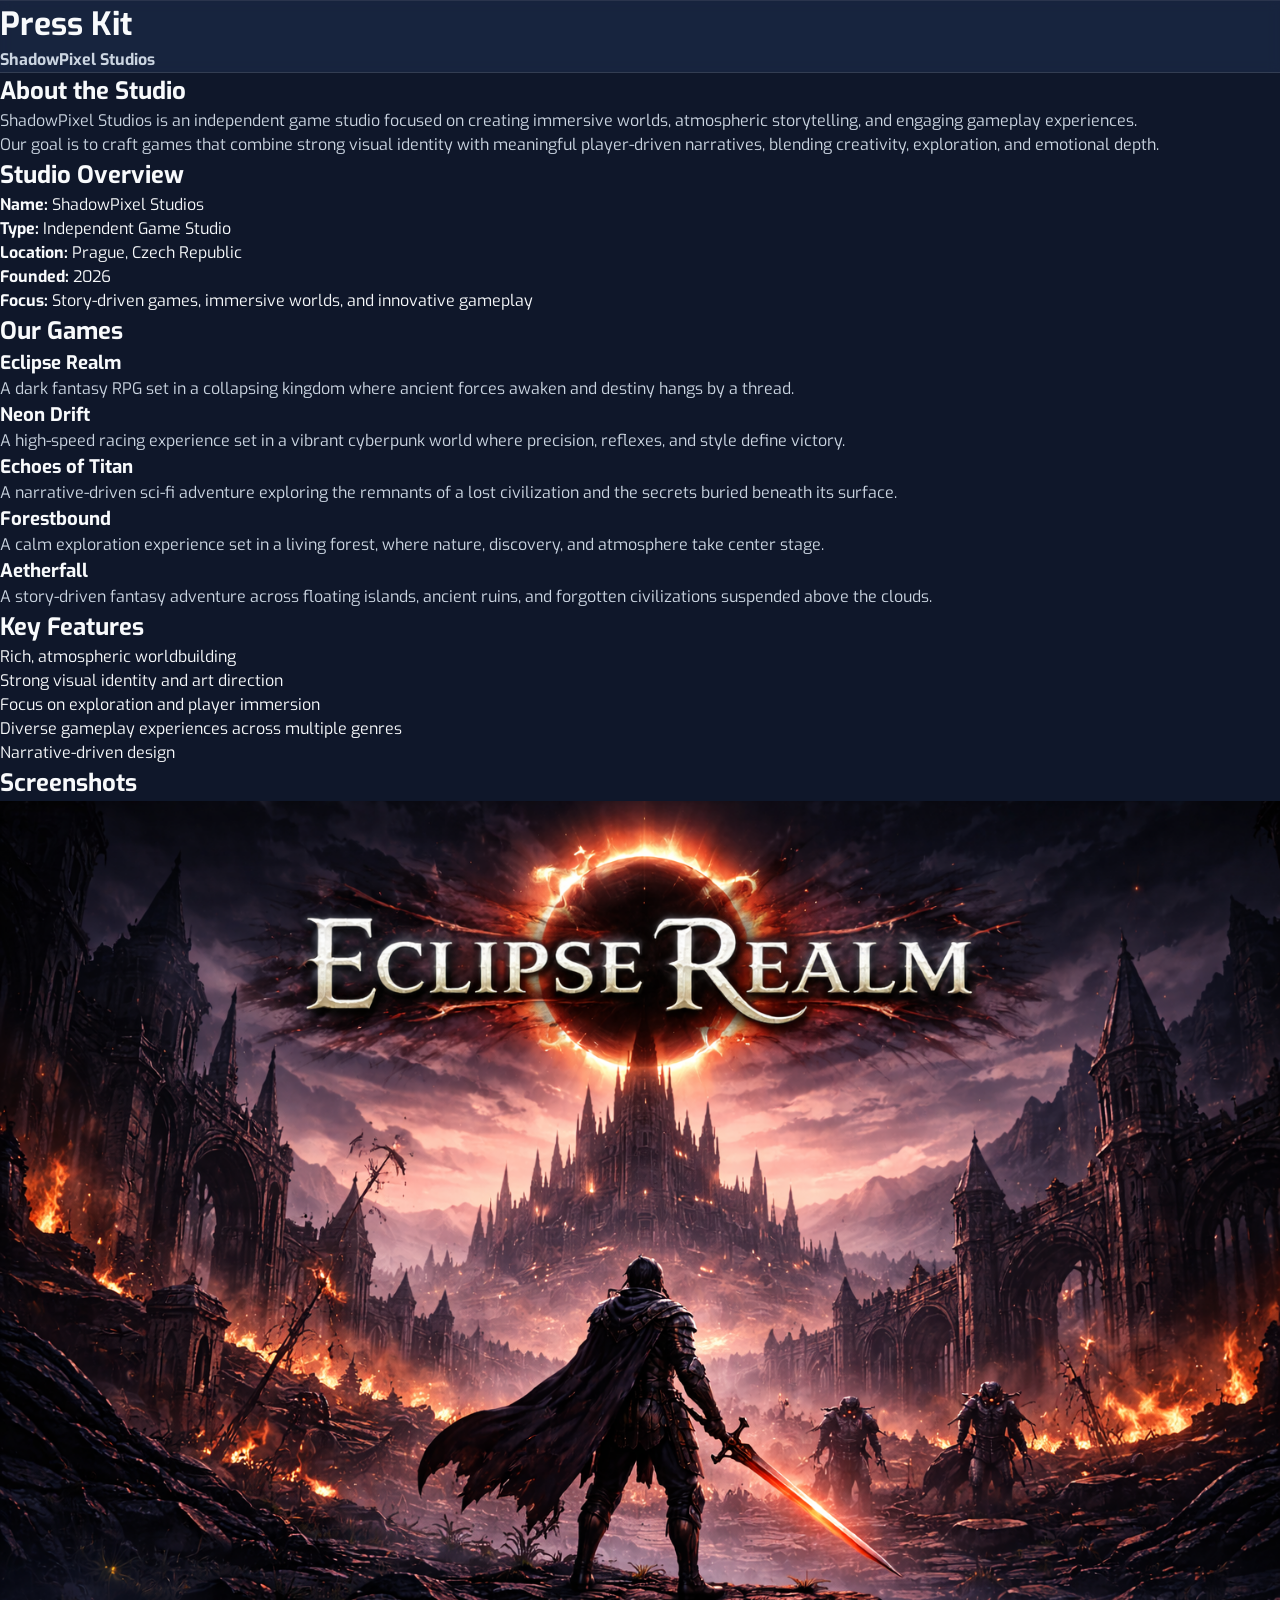
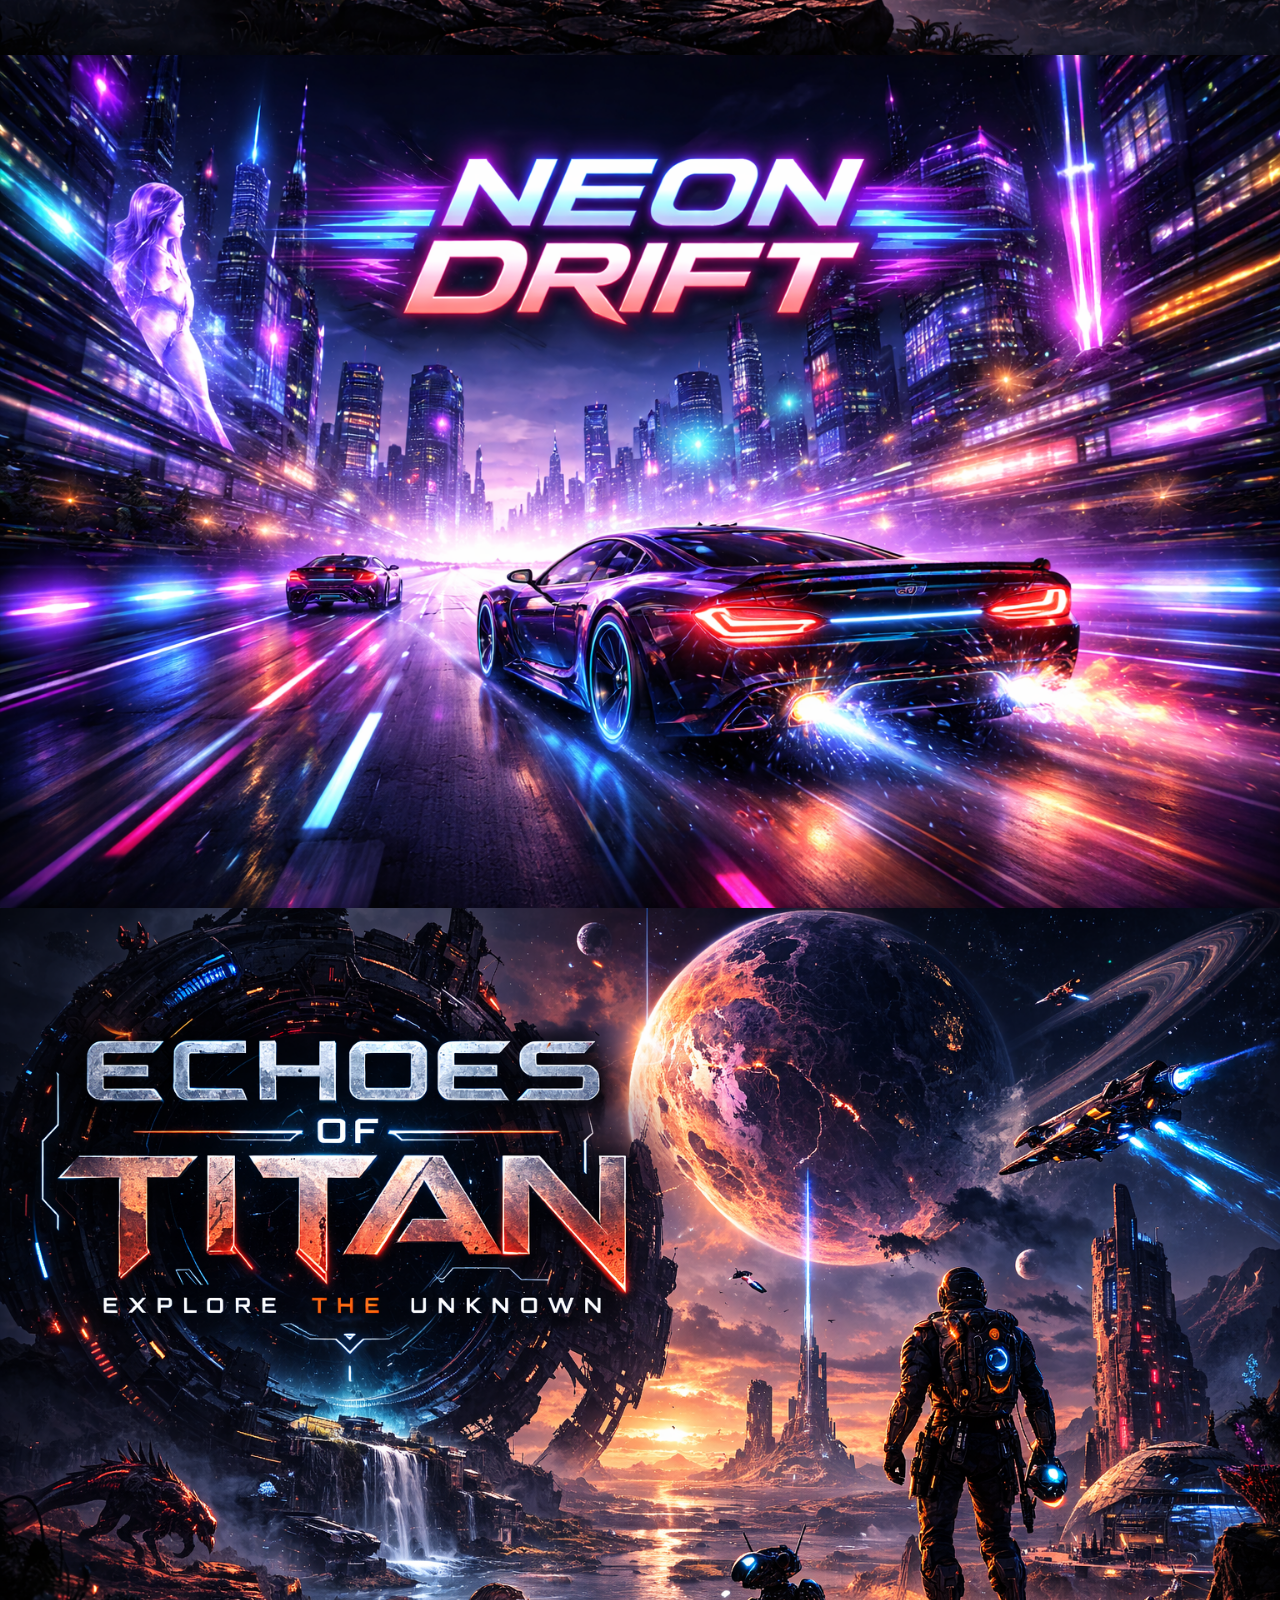
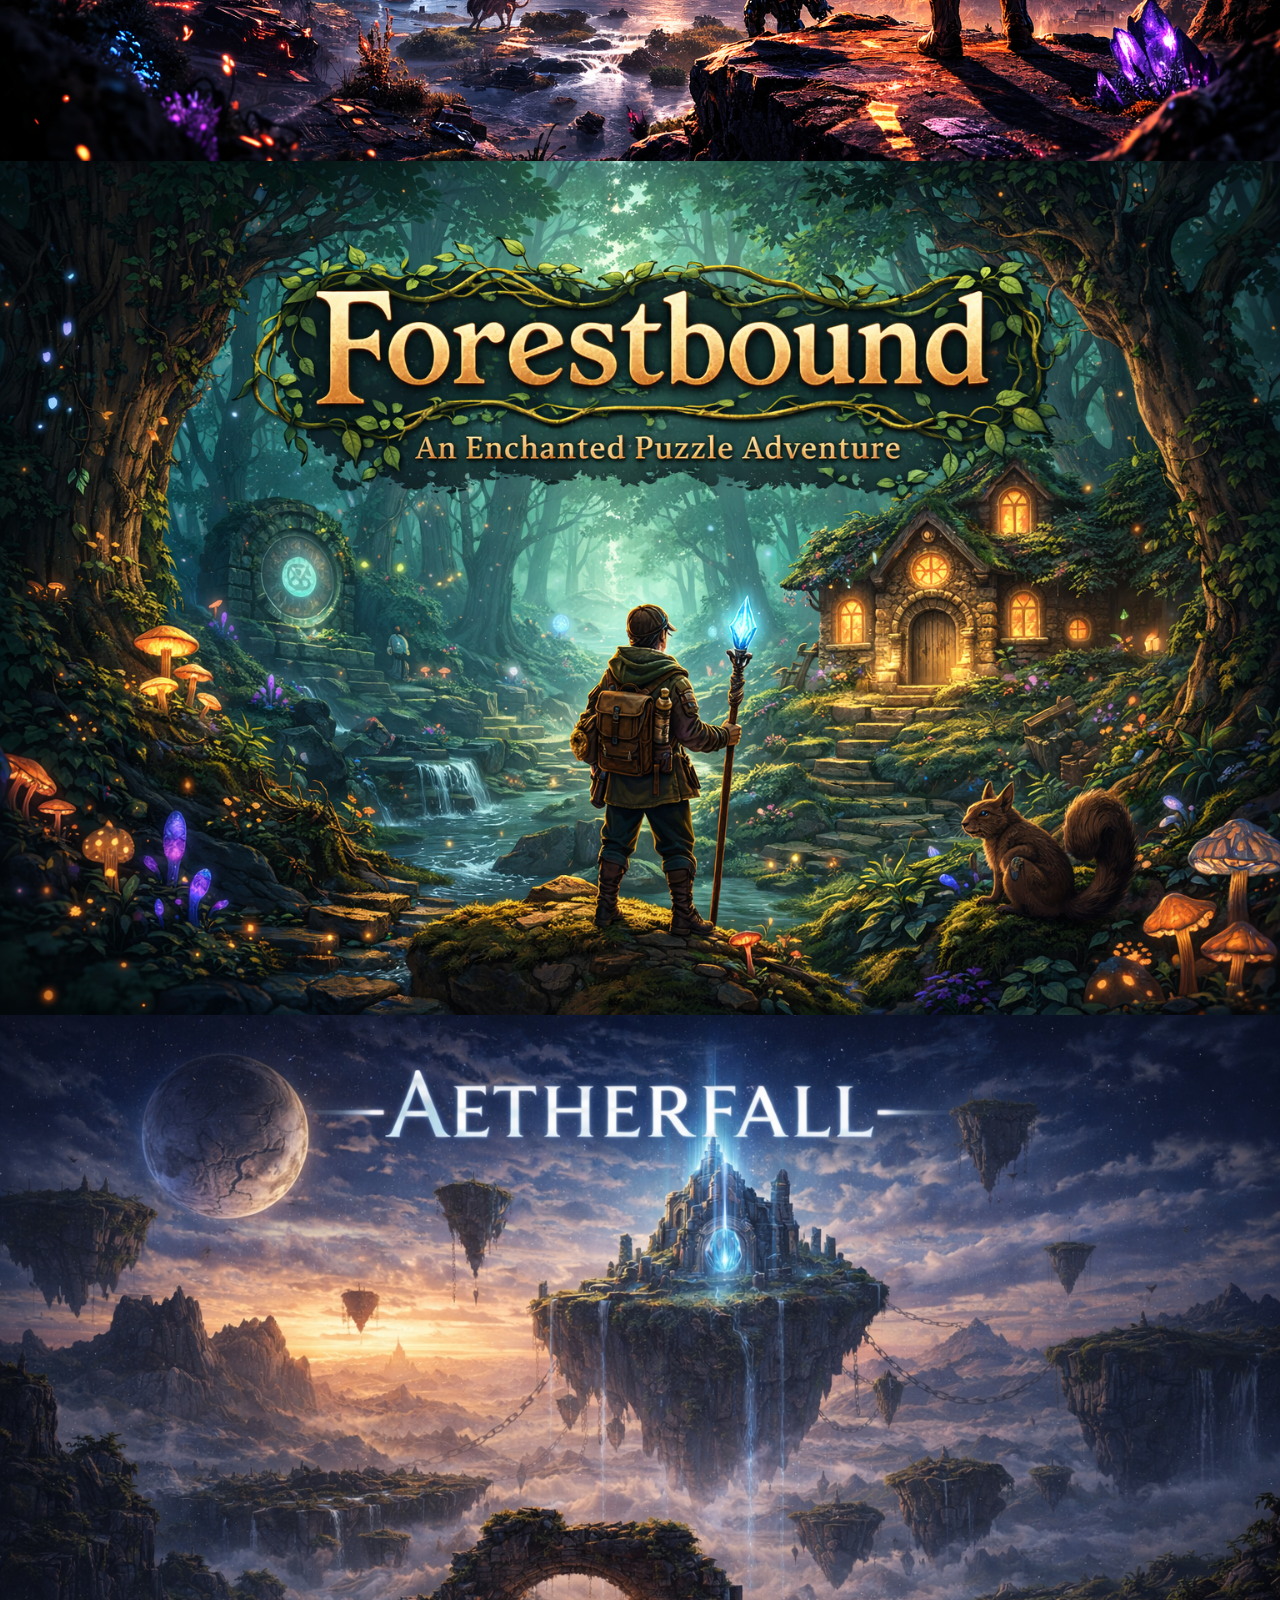
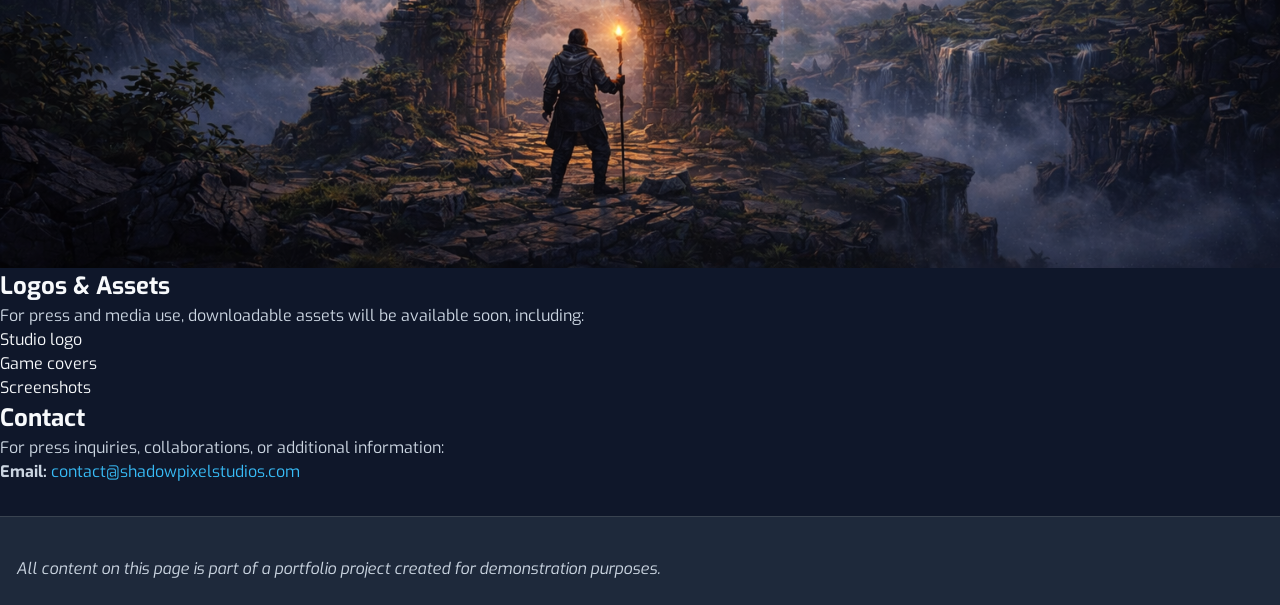
==== press-kit.html @ 764f8a25 "feat: add legal pages, press kit, and UI updates" ====
<!DOCTYPE html>
<html lang="en">
<head>
    <meta charset="UTF-8">
    <meta name="viewport" content="width=device-width, initial-scale=1.0">
    <title>Press Kit - ShadowPixel Studios</title>

    <link rel="shortcut icon" href="favicon_shadowpixel.ico" type="image/x-icon">
    <link rel="stylesheet" href="./resources/css/styles.css">
    <link href="https://fonts.googleapis.com/css2?family=Exo:wght@300;400;600;700&display=swap" rel="stylesheet">
</head>

<body>
    <header>
        <div class="header-section">
            <h1>Press Kit</h1>
            <p><strong>ShadowPixel Studios</strong></p>
        </div>
    </header>

    <main class="main-content" aria-label="Press Kit content">
        <section class="press-kit-content">
            <h2>About the Studio</h2>
            <p>ShadowPixel Studios is an independent game studio focused on creating immersive worlds, atmospheric storytelling, and engaging gameplay experiences.</p>
            <p>Our goal is to craft games that combine strong visual identity with meaningful player-driven narratives, 
            blending creativity, exploration, and emotional depth.</p>
        </section>

        <section class="press-kit-content">
            <h2>Studio Overview</h2>
            <ul>
                <li><strong>Name:</strong> ShadowPixel Studios</li>
                <li><strong>Type:</strong> Independent Game Studio</li>
                <li><strong>Location:</strong> Prague, Czech Republic</li>
                <li><strong>Founded:</strong> 2026</li>
                <li><strong>Focus:</strong> Story-driven games, immersive worlds, and innovative gameplay</li>
            </ul>
        </section>

        <section class="press-kit-content">
            <h2>Our Games</h2>
            <h3>Eclipse Realm</h3>
            <p>A dark fantasy RPG set in a collapsing kingdom where ancient forces awaken and destiny hangs by a thread.</p>
            <h3>Neon Drift</h3>
            <p>A high-speed racing experience set in a vibrant cyberpunk world where precision, reflexes, and style define victory.</p>
            <h3>Echoes of Titan</h3>
            <p>A narrative-driven sci-fi adventure exploring the remnants of a lost civilization and the secrets buried beneath its surface.</p>
            <h3>Forestbound</h3>
            <p>A calm exploration experience set in a living forest, where nature, discovery, and atmosphere take center stage.</p>
            <h3>Aetherfall</h3>
            <p>A story-driven fantasy adventure across floating islands, ancient ruins, and forgotten civilizations suspended above the clouds.</p>
        </section>

        <section class="press-kit-content">
            <h2>Key Features</h2>
            <ul>
                <li>Rich, atmospheric worldbuilding</li>
                <li>Strong visual identity and art direction</li>
                <li>Focus on exploration and player immersion</li>
                <li>Diverse gameplay experiences across multiple genres</li>
                <li>Narrative-driven design</li>
            </ul>
        </section>

        <section class="press-kit-content">
            <h2>Screenshots</h2>
            <div class="press-gallery">
                <img src="./resources/games/Games-covers/eclipse-realm.jpg" alt="Eclipse Realm game cover">
                <img src="./resources/games/Games-covers/neon-drift.jpg" alt="Neon Drift game cover">
                <img src="./resources/games/Games-covers/echoes-of-titan.jpg" alt="Echoes of Titan game cover">
                <img src="./resources/games/Games-covers/forestbound.jpg" alt="Forestbound game cover">
                <img src="./resources/games/Games-covers/Aetherfall_ the shattered floating world.jpg" alt="Aetherfall game cover">
            </div>
        </section>

        <section class="press-kit-content">
            <h2>Logos & Assets</h2>
            <p>For press and media use, downloadable assets will be available soon, including:</p>
            <ul>
                <li>Studio logo</li>
                <li>Game covers</li>
                <li>Screenshots</li>
            </ul>
        </section>

        <section class="press-kit-content">
            <h2>Contact</h2>
            <p>For press inquiries, collaborations, or additional information:</p>
            <p class="email"><strong>Email:</strong> <a href="mailto:contact@shadowpixelstudios.com">contact@shadowpixelstudios.com</a></p>
        </section>
    </main>

    <footer>
        <div class="footer-content">
            <p><em>All content on this page is part of a portfolio project created for demonstration purposes.</em></p>
        </div>
    </footer>
</body>
</html>
---- resources/css/styles.css ----
/* =========================
   Global Styles
========================= */

:root {
    --bg-header: rgba(40, 60, 100, 0.35);
    --bg-primary: #0f172a;
    --bg-secondary: #1e293b;
    --accent-blue: #38bdf8;
    --accent-purple: #8b5cf6;
    --text-primary: #f8fafc;
    --text-secondary: #cbd5e1;
    --text-muted: #94a3b8;
    --text-accent-soft: #f3d7ff;

    --border-color: rgba(255, 255, 225, 0.12);
    --border-soft: rgba(255, 255, 255, 0.22);

    --surface-glass: rgba(255, 255, 255, 0.03);
    --surface-glass-strong: rgba(20, 20, 35, 0.35);

    --shadow-soft: 0 8px 24px rgba(0, 0, 0, 0.25);
    --shadow-card: 0 6px 18px rgba(0, 0, 0, 0.15);
    --shadow-card-hover: 0 10px 24px rgba(0, 0, 0, 0.22);
    --shadow-header: 0 10px 25px rgba(0, 0, 0, 0.35);
}

*, *::before, *::after {
    box-sizing: border-box;
}

html {
    font-family: "Exo", sans-serif;
    font-size: 16px;
    scroll-behavior: smooth;
}

body, h1, h2, h3, h4, p, ul {
    margin: 0;
    padding: 0;
}

body {
    background-color: var(--bg-primary);
    color: var(--text-primary);
    line-height: 1.5;
}

.main-content {
    position: relative;
}

img, video {
    display: block;
    max-width: 100%;
    height: auto;
}

p {
    color: var(--text-secondary);
}

a {
    color: var(--accent-blue);
    text-decoration: none;
}

.subtitle, .role, .meta, .footer-description {
    color: var(--text-muted);
}

.studio-name {
    color: var(--accent-blue);
}

header, footer {
    background-color: var(--bg-secondary);
}

a:focus-visible, button:focus-visible, .button:focus-visible {
    outline: 2px solid var(--accent-blue);
    outline-offset: 3px;
}

/* =========================
   Shared Section Layout
========================= */

#home, #about, #games, #team, #news {
    width: calc(100% - 2rem);
    margin: 2rem 1rem;
    border: 1px solid var(--border-color);
    border-radius: 0.75rem;
    overflow: hidden;
}

#about, #games, #team, #news {
    padding: 2rem 1rem;
    background: rgba(255, 255, 255, 0.02);
}

.section-header {
    max-width: 42rem;
    margin: 0 auto 2rem;
    text-align: center;
}

.section-header h2, .mission-content h2 {
    font-size: clamp(2rem, 4vw, 2.5rem);
    line-height: 1.1;
    letter-spacing: 0.04em;
    color: var(--text-primary);
    margin: 0 0 1rem;
}

.section-header h2::after, .mission-content h2::after {
    content: "";
    display: block;
    width: 100%;
    height: 3px;
    margin-top: 0.75rem;
    background: linear-gradient(90deg, #3db8ff, #c9a3ff);
    opacity: 0.85;
    border-radius: 999px;
    transform: scaleX(0);
    transform-origin: center;
    animation: lineReveal 0.8s ease forwards;
}

.section-header p, .mission-content p, .hero-content p, .game-card p, .team-card p, .news-card p {
    color: var(--text-accent-soft);
}

.section-header .subtitle {
    font-size: 1.3rem;
    line-height: 1.6;
}

.reveal {
    opacity: 0;
    transform: translateY(40px);
    transition: opacity 0.6s ease, transform 0.6s ease;
}

.reveal.active {
    opacity: 1;
    transform: translateY(0);
}

/* =========================
   Header
========================= */

header {
    position: sticky;
    top: 0;
    z-index: 1000;
    border-bottom: solid 1px var(--border-color);
    background: var(--bg-header);
    -webkit-backdrop-filter: blur(6px);
    backdrop-filter: blur(6px);
    box-shadow: none;
    transition: all 0.3s ease;
}

header::after {
    content: "";
    position: absolute;
    inset: 0;
    pointer-events: none;
    box-shadow: inset 0 1px 0 rgba(255, 255, 255, 0.08);
}

header.scrolled {
    background: rgba(10, 16, 35, 0.95);
    -webkit-backdrop-filter: blur(10px);
    backdrop-filter: blur(10px);
    box-shadow: var(--shadow-header);
    border-bottom: 1px solid rgba(255,255,255,0.15);
}

header .content {
    display: flex;
    align-items: center;
    justify-content: space-between;
    gap: 1.5rem;
    min-height: 6rem;
    padding: 0.5rem 0.75rem;
    flex-wrap: wrap;
}

header .logo {
    display: inline-flex;
    padding-left: 0.5rem;
}

header .logo img {
    height: 5rem;
    width: auto;
}

header nav {
    flex: 1 1 420px;
}

.desktop-nav {
    display: flex;
    flex-wrap: wrap;
    justify-content: flex-end;
    list-style-type: none;
    gap: 0.75rem;
    margin: 0;
    padding: 0;
}

.desktop-nav a, .mobile-nav a {
    display: inline-block;
    padding: 0.4rem 0.75rem;
    font-size: 1.375rem;
    color: #f2ecff;
    border-radius: 0.5rem;
    background: rgba(255, 255, 255, 0.06);
    border: 1px solid var(--border-color);
    transition: color 0.3s ease,
    background-color 0.3s ease,
    transform 0.3s ease,
    box-shadow 0.3s ease;
}

.desktop-nav a:hover, .mobile-nav a:hover {
    color: var(--accent-purple);
    background: var(--border-color);    
    transform: translateY(-1px);
    box-shadow: 0 0 10px rgba(180, 140, 255, 0.28);
}

.desktop-nav a.active, .mobile-nav a.active {
    color: var(--accent-purple);
    background: var(--border-color);
    box-shadow: 0 0 10px rgba(180, 140, 255, 0.28);
}

/* Hide mobile nav bar */
.menu-button {
    display: none;
}
.mobile-nav {
    display: none;
    list-style: none;
    margin: 0;
    padding: 0;
}

/* =========================
   Hero Section
========================= */

#home {
    display: flex;
    align-items: center;
    justify-content: center;
    min-height: 43.75rem;
    background-image: linear-gradient(rgba(0,0,0,0.45), rgba(0,0,0,0.45)), url("../images/hero-background.jpg");
    background-position: center;
    background-size: cover;
    background-repeat: no-repeat;
}

.hero-content {
    display: flex;
    flex-direction: column;
    align-items: center;
    text-align: center;
    max-width: 48rem;
    padding: 2rem 3rem;
    margin: 1rem;
    animation: fadeUp 1s ease-out;
    transition: transform 0.3s ease, box-shadow 0.3s ease;

    background: var(--surface-glass-strong);
    -webkit-backdrop-filter: blur(1px);
    backdrop-filter: blur(1px);
    border: 1px solid var(--border-soft);
    border-radius: 1rem;
    box-shadow: var(--shadow-soft);
}

.hero-content:hover {
    transform: translateY(-2px);
    box-shadow: 0 12px 30px rgba(0, 0, 0, 0.3);
}

.hero-content h1 {
    font-size: clamp(2.4rem, 4vw, 3.7rem);
    line-height: 1.1;
    letter-spacing: 0.04em;
    color: var(--text-primary);
    margin: 0 0 0.75rem;
}

.hero-content p {
    font-size: clamp(1.2rem, 2vw, 1.5rem);
    line-height: 1.6;
    max-width: 32rem;
}

/* =========================
   Mission Section
========================= */

.mission-content {
    display: flex;
    flex-direction: column;
    align-items: center;
    text-align: center;
    max-width: 40rem;
    padding: 2rem 2.5rem;
    margin: 0 auto;
    animation: fadeUp 1s ease-out;
    transition: transform 0.3s ease, box-shadow 0.3s ease;
}

.mission-content:hover {
    transform: translateY(-2px);
    box-shadow: 0 10px 24px rgba(0, 0, 0, 0.15);
}

.mission-content p {
    font-size: clamp(1.05rem, 1.8vw, 1.3rem);
    line-height: 1.6;
    max-width: 32rem;
}

/* =========================
   Games Section
========================= */

.games-section {
    display: grid;
    grid-template-columns: repeat(auto-fit, minmax(380px, 1fr));
    gap: 2rem;
    margin: 1.5rem 0 0;
}

.game-card {
    display: flex;
    flex-direction: column;
    justify-content: space-between;
    min-height: 100%;
    padding: 1.5rem;
    border: 1px solid var(--border-color);
    border-radius: 0.75rem;
    text-align: center;
    background: var(--surface-glass);
    box-shadow: var(--shadow-card);
    transition: transform 0.3s ease, box-shadow 0.3s ease;
}

.game-card:hover {
    transform: translateY(-4px);
    box-shadow: var(--shadow-card-hover);
}

.game-card .image-container {
    overflow: hidden;
    border-radius: 0.6rem;
    margin-bottom: 1rem;
}

.game-card .image-container img {
    width: 100%;
    aspect-ratio: 16 / 10;
    object-fit: cover;
}

.game-card h3 {
    margin: 0 0 1rem;
    color: var(--text-primary);
}

.game-card p {
    margin: 0 0 1.5rem;
    line-height: 1.6;
}

/* =========================
   Team Section
========================= */

.team-section {
    display: grid;
    grid-template-columns: repeat(auto-fit, minmax(240px, 1fr));
    gap: 2rem;
}

.team-card {
    padding: 1.5rem;
    border: 1px solid var(--border-color);
    border-radius: 0.75rem;
    text-align: center;
    background: var(--surface-glass);
    box-shadow: var(--shadow-card);
    transition: transform 0.3s ease, box-shadow 0.3s ease;
}

.team-card:hover {
    transform: translateY(-4px);
    box-shadow: var(--shadow-card-hover);
}

.team-card .image-container {
    overflow: hidden;
    border-radius: 0.75rem;
    margin-bottom: 1rem;
}

.team-card .image-container img {
    width: 100%;
    aspect-ratio: 4 / 5;
    object-fit: cover;
}

.team-card h3 {
    margin: 0 0 0.5rem;
    color: var(--text-primary);
}

.team-card .role {
    margin-bottom: 0.75rem;
    font-weight: 600;
}

.team-card .description {
    line-height: 1.6;
}

/* =========================
   News Section
========================= */

.news-section {
    display: grid;
    grid-template-columns: repeat(auto-fit, minmax(380px, 1fr));
    gap: 2rem;
    margin-top: 2rem;
}

.news-card {
    display: flex;
    flex-direction: column;
    padding: 1.5rem;
    border: 1px solid var(--border-color);
    border-radius: 0.75rem;
    background: var(--surface-glass);
    box-shadow: var(--shadow-card);
    transition: transform 0.3s ease, box-shadow 0.3s ease;
}

.news-card:hover {
    transform: translateY(-4px);
    box-shadow: var(--shadow-card-hover);
}

.news-card .image-container, .news-card .video-container {
    overflow: hidden;
    border-radius: 0.75rem;
    margin-bottom: 1rem;
}

.news-card img {
    width: 100%;
    aspect-ratio: 4 / 5;
    object-fit: cover;
}

.video-container video {
    width: 100%;
    aspect-ratio: 16 / 9;
    object-fit: cover;
}

.news-card h3 {
    margin: 0 0 0.75rem;
    color: var(--text-primary);
}

.news-card p {
    line-height: 1.6;
    margin-bottom: 1rem;
}

.news-card .button, .news-card .btn-secondary {
    align-self: flex-start;
}

/* =========================
   Buttons
========================= */

.button {
    display: inline-flex;
    align-items: center;
    justify-content: center;
    align-self: center;
    width: min(100%, 220px);
    min-height: 56px;
    padding: 1rem 2rem;
    border-radius: 0.4rem;
    font-size: 1.125rem;
    font-weight: 500;
    letter-spacing: 0.03em;
    text-align: center;
    cursor: pointer;
    transition: background-color 0.3s ease, color 0.3s ease, transform 0.3s ease, box-shadow 0.3s ease;
}

.btn-secondary {
    display: inline-flex;
    align-items: center;
    justify-content: center;
    width: fit-content;
    min-height: 48px;
    padding: 0.85rem 1.4rem;
    border-radius: 0.4rem;
    background: linear-gradient(135deg, var(--accent-blue), var(--accent-purple));
    color: var(--text-primary);
    text-decoration: none;
}

.btn-secondary:hover {
    transform: translateY(-2px);
    box-shadow: 0 6px 14px rgba(0,0,0,0.3);
}

/* =========================
   Footer
========================= */

footer {
    width: 100%;
    margin-top: 2rem;
    border-top: 1px solid var(--border-color);
    padding: 2.5rem 1rem 1.5rem;
}

.content-footer {
    width: min(100%, 75rem);
    margin: 0 auto;
    display: grid;
    gap: 2rem;
}

.logo-section {
    display: grid;
    gap: 1rem;
    justify-items: start;
}

.footer-logo img {
    height: 4rem;
    width: auto;
}

.footer-description {
    max-width: 35rem;
    line-height: 1.6;
}

.footer-links {
    display: grid;
    grid-template-columns: repeat(auto-fit, minmax(180px, 1fr));
    gap: 2rem;
}

.footer-links-group h4 {
    margin-bottom: 0.75rem;
    color: var(--text-primary);
}

.footer-navigation ul {
    list-style: none;
    display: grid;
    gap: 0.6rem;
}

.footer-navigation a {
    color: var(--text-secondary);
}

.footer-navigation a:hover {
    color: var(--accent-purple);
}

.social-icon {
    display: inline-flex;
    align-items: center;
    gap: 0.5rem;
    transition: color 0.3s ease, transform 0.3s ease;
}

.social-icon:hover {
    color: var(--accent-purple);
    transform: translateY(-1px);
}

.footer-nav {
    display: flex;
    flex-wrap: wrap;
    gap: 1rem;
    justify-content: center;
    padding-top: 0.5rem;
    border-top: 1px solid var(--border-color);
}

.footer-nav a {
    color: var(--text-secondary);
    transition: color 0.3s ease, transform 0.3s ease;
}

.footer-nav a:hover {
    color: var(--accent-purple);
    transform: translateY(-1px);
}

.footer-copyright {
    text-align: center;
    color: var(--text-muted);
    font-size: 0.95rem;
}

/* =========================
   Animations
========================= */

@keyframes fadeUp {
    from {
        opacity: 0;
        transform: translateY(1.25rem);
    }
    to {
        opacity: 1;
        transform: translateY(0);
    }
}

@keyframes lineReveal {
    to {
        transform: scaleX(1);
    }
}

/* =========================
   Modals 
========================= */

.modal-overlay {
    position: fixed;
    inset: 0;
    z-index: 1000;
    display: flex;
    justify-content: center;
    align-items: center;
    padding: 1rem;
    background: rgba(0, 0, 0, 0.75);
    opacity: 0;
    pointer-events: none;
    transition: opacity 0.3s ease;
}

.modal-overlay.active {
    opacity: 1;
    pointer-events: auto;
}

.modal {
    position: relative;
    width: min(90%, 50rem);
    max-height: 75vh;
    overflow-y: auto;
    padding: 2rem 1.25rem;
    border: 1px solid var(--border-color);
    border-radius: 0.75rem;
    background: rgba(15, 23, 42, 0.95);
    box-shadow: 0 20px 40px rgba(0, 0, 0, 0.4);
    scroll-behavior: smooth;
    scrollbar-width: thin;
    scrollbar-color: var(--accent-purple) transparent; 
    transform: scale(0.96) translateY(20px);
    transition: transform 0.3s ease;
}

/* Chrome, Edge, Safari */
.modal::-webkit-scrollbar {
    width: 8px;
}

.modal::-webkit-scrollbar-track {
    background: transparent;
}

.modal::-webkit-scrollbar-thumb {
    background: var(--accent-purple);
    border-radius: 999px;
}

.modal::-webkit-scrollbar-thumb:hover {
    background: #a784ff; /* optional lighter hover */
}

.modal-overlay.active .modal {
    transform: scale(1) translateY(0);
}

.close-modal {
    position: absolute;
    top: 1rem;
    right: 1rem;
    display: inline-flex;
    align-items: center;
    justify-content: center;
    width: 2.5rem;
    height: 2.5rem;
    padding: 0;
    border: none;
    border-radius: 50%;
    background: transparent;
    color: var(--text-primary);
    font-size: 1.75rem;
    line-height: 1;
    cursor: pointer;
    transition: background-color 0.3s ease, transform 0.3s ease;
}

.close-modal:hover {
    background: rgba(255, 255, 255, 0.08);
    transform: scale(1.05);
}

.close-modal:focus-visible {
    outline: 2px solid var(--accent-blue);
    outline-offset: 3px;
}

.modal-content {
    display: flex;
    flex-direction: column;
}

.modal-content > * {
    margin-top: 0;
    margin-bottom: 0;
}

.modal h2, .modal h3, .modal h4 {
    margin: 1rem 0;
    line-height: 1.2;
}

.modal h2 {
    padding-right: 3rem;
    font-size: clamp(1.8rem, 3vw, 2.4rem);
}

.modal h3 {
    font-size: 1.25rem;
    color: var(--text-primary);
}

.modal h4 {
    font-size: 1rem;
    color: var(--text-accent-soft);
}

.modal .modal-tagline {
    color: var(--text-accent-soft);
    font-style: italic;
    font-size: 1.1rem;
    line-height: 1.6;
    opacity: 0.9;
}

.modal-description, .modal-experience, .modal-features {
    display: flex;
    flex-direction: column;
}

.modal-overview figcaption {
    margin-top: 0.75rem;
    padding: 0.75rem 1rem;
    font-size: 0.95rem;
    line-height: 1.5;
    color: var(--text-muted);
}

.key-features, .update-features {
    display: flex;
    flex-direction: column;
}

.modal-overview {
    overflow: hidden;
    margin: 0;
}

.modal-overview img {
    display: block;
    width: 100%;
    height: auto;
    border-radius: 0.75rem;
    object-fit: cover;
}

.game-meta {
    margin-top: 1.25rem;
    line-height: 1.9;
}

.modal p {
    margin-bottom: 1rem;
    line-height: 1.8;
    color: var(--text-secondary);
}

.modal ul {
    list-style-type: none;
    margin: 0;
    padding: 0;
    line-height: 1.8;
}

.modal ul li {
    margin-bottom: 0.75rem;
    padding-left: 1.5rem;
    position: relative;
    color: var(--text-secondary);
}

.update-group {
    padding: 1rem;
    border: 1px solid var(--border-color);
    border-radius: 0.75rem;
    background: var(--surface-glass);
}

.update-group + .update-group {
    margin-top: 1rem;
}

.update-group h4 {
    margin-bottom: 0.75rem;
}

.modal-actions {
    display: flex;
    justify-content: center;
    margin-top: 2rem;
}

.modal-actions .button {
    padding: 0.75rem 1.5rem;
    font-size: 1rem;
    border-radius: 0.6rem;
    background: rgba(56, 189, 248, 0.1);
    border: 1px solid rgba(56, 189, 248, 0.4);
    color: var(--accent-blue);
    box-shadow: 0 0 10px rgba(56, 189, 248, 0.3);
}

.modal-actions .button:hover {
    transform: translateY(-2px);
    box-shadow: 0 0 14px rgba(56, 189, 248, 0.5);
}

.modal-actions .button:focus-visible {
    outline: 2px solid var(--accent-blue);
    outline-offset: 3px;
}

.modal .gameplay-features li::before {
    content: "🎮";
    position: absolute;
    left: 0;
}
.modal .key-features li::before {
    content: "🔥";
    position: absolute;
    left: 0;
}

.update-group .update-features li::before {
    content: "⚙️";
    position: absolute;
    left: 0;
}

/* =========================
   Responsive
========================= */

@media (max-width: 768px) {

    #home, #about, #games, #team, #news {
        width: calc(100% - 1rem);
        margin: 1rem auto;
    }

    /* Header */

    header .content {
        flex-direction: column;
        align-items: center;
        justify-content: center;
        min-height: 0;
        padding: 0.5rem;
        gap: 0.5rem;
    }

    header .logo {
        margin: 0.5rem 0;
    }

    header .logo img {
        height: 3.5rem;
    }

    header nav {
        flex: none;
        width: 100%;
    }

    .desktop-nav {
        display: none;
    }

    .menu-button {
        display: flex;
        align-items: center;
        justify-content: center;
        gap: 0.4rem;
        margin: 0 auto;
        padding: 0.45rem 0.9rem;
        width: 8rem;
        font: inherit;
        font-size: 1rem;
        color: #f2ecff;
        background: rgba(255, 255, 255, 0.06);
        border: 1px solid var(--border-color);
        border-radius: 0.5rem;
        cursor: pointer;
        text-align: center;
    }

    .menu-button:hover, .menu-button:focus-visible {
        color: var(--accent-purple);
        background: var(--border-color);
    }

    .mobile-nav {
        display: flex;
        flex-direction: column;
        align-items: center;
        gap: 0.5rem;
        width: 100%;
        list-style: none;
        margin: 0.4rem 0 0;
        padding: 0;

        max-height: 0;
        opacity: 0;
        overflow: hidden;
        pointer-events: none;
        transform: translateY(-0.5rem);
        transition: max-height 0.35s ease, opacity 0.3s ease, transform 0.3s ease;
    }

    .mobile-nav.active {
        max-height: 30rem;
        opacity: 1;
        transform: translateY(0);
        pointer-events: auto;
    }

    .mobile-nav a {
        display: block;
        width: 8rem;
        text-align: center;
        font-size: 1rem;
    }

    /* Hero Section */

    #home {
        min-height: 30rem;
    }

    .hero-content {
        max-width: 100%;
        padding: 1.5rem;
    }

    .hero-content h1 {
        font-size: clamp(1.75rem, 6vw, 2.4rem);
    }

    .hero-content p, .mission-content p, .section-header p {
        font-size: 1rem;
    }

    .mission-content {
        padding: 1.5rem;
    }

    .mission-content h2, .section-header h2 {
        font-size: clamp(1.55rem, 6vw, 2rem);
    }

      /* Cards */

    .games-section, .team-section, .news-section {
        grid-template-columns: 1fr;
    }

    .game-card, .team-card, .news-card {
        padding: 1.25rem;
    }

    .button {
        width: min(100%, 220px);
        min-height: 52px;
        font-size: 1rem;
        padding: 0.85rem 1.25rem;
    }

    .btn-secondary {
        min-height: 44px;
        padding: 0.75rem 1.2rem;
    }

    /* Footer */

    footer {
        padding: 2rem 1rem 1.25rem;
    }

    .logo-section {
        justify-items: center;
        text-align: center;
    }

    .footer-links {
        grid-template-columns: 1fr;
        gap: 1.5rem;
    }

    .footer-links-group {
        text-align: center;
    }

    .footer-navigation ul {
        justify-items: center;
    }

    .footer-nav {
        flex-direction: column;
        align-items: center;
        gap: 0.75rem;
    }

    /* MODALS */

    .modal {
        width: 100%;
        max-height: 80vh;
        padding: 1.5rem 1rem;
    }

    .close-modal {
        top: 0.75rem;
        right: 0.75rem;
        width: 2.25rem;
        height: 2.25rem;
        font-size: 1.5rem;
    }

    .modal-tagline {
        font-size: 1rem;
    }

    .modal-overview figcaption {
        font-size: 0.9rem;
    }

    .modal h2 {
        padding-right: 2.5rem;
    }

    .modal-overlay {
        align-items: center;
    }

    .update-group {
        padding: 0.85rem;
    }
}
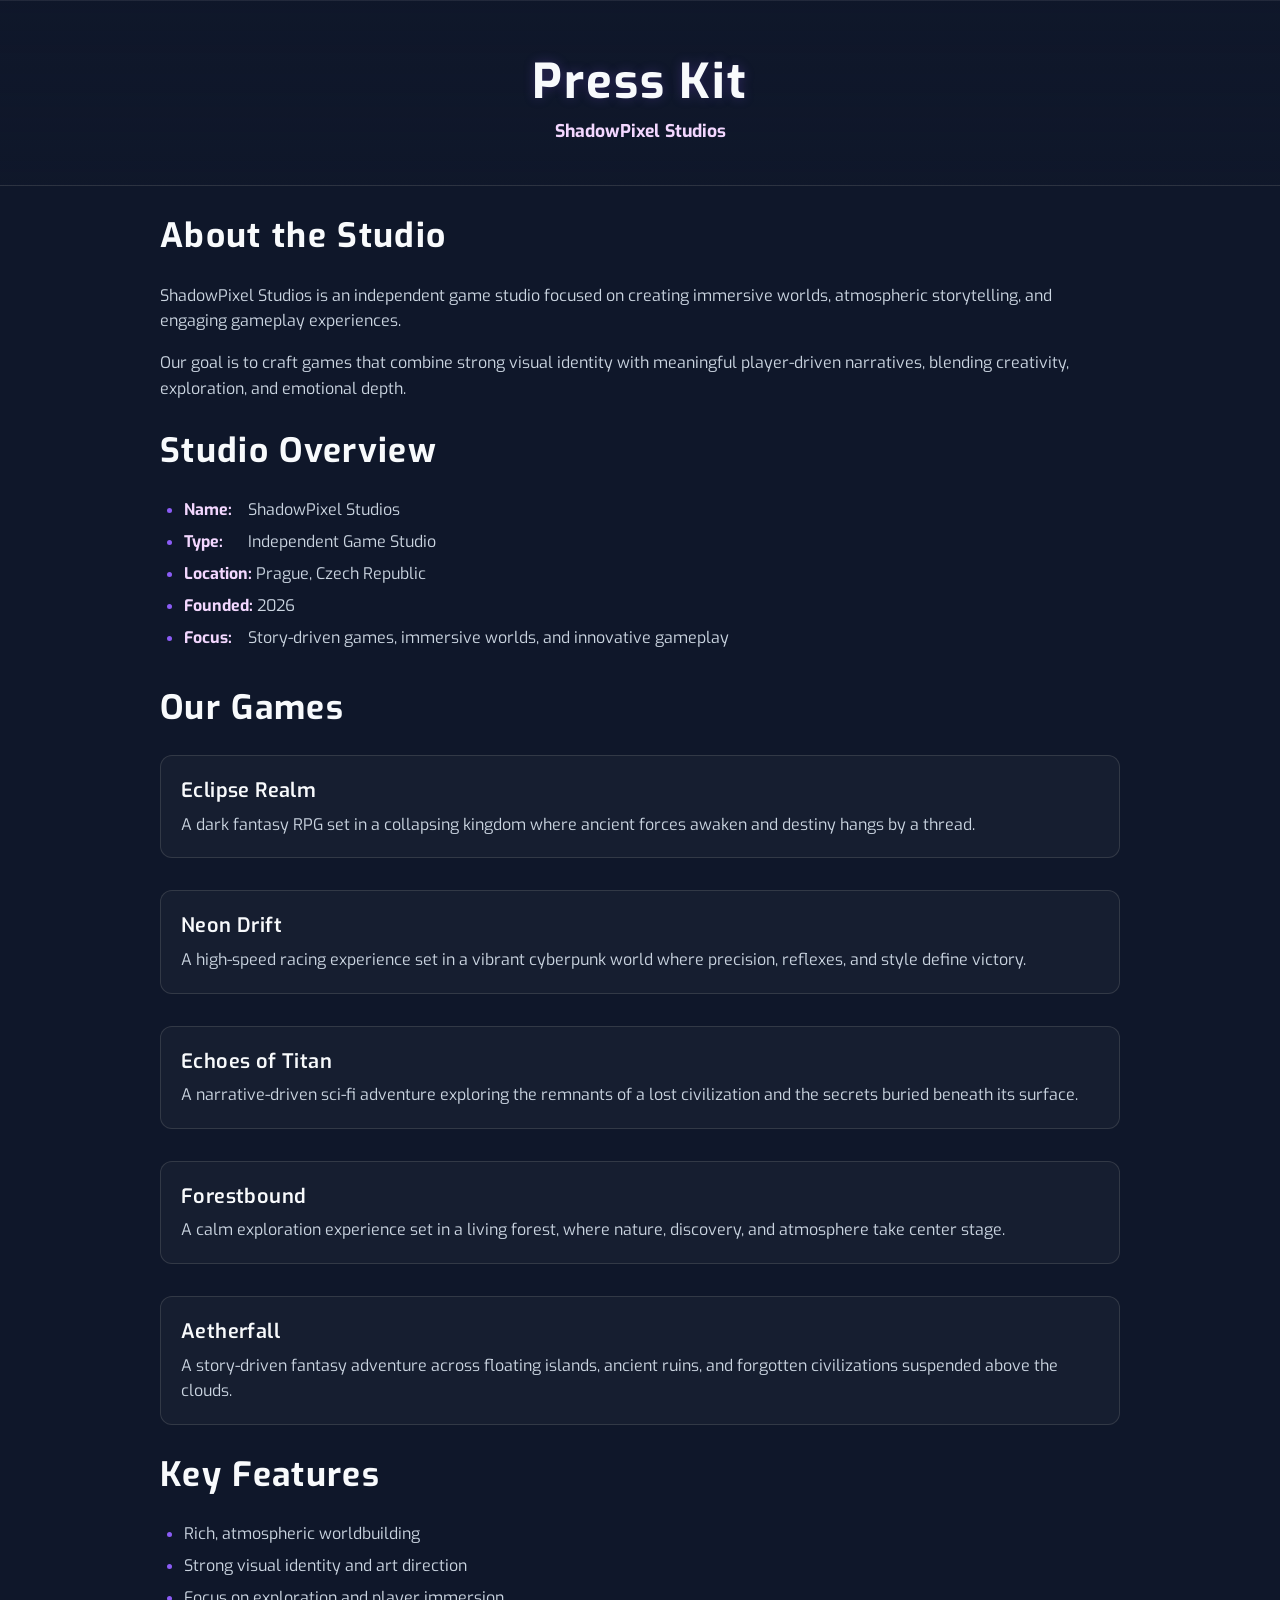
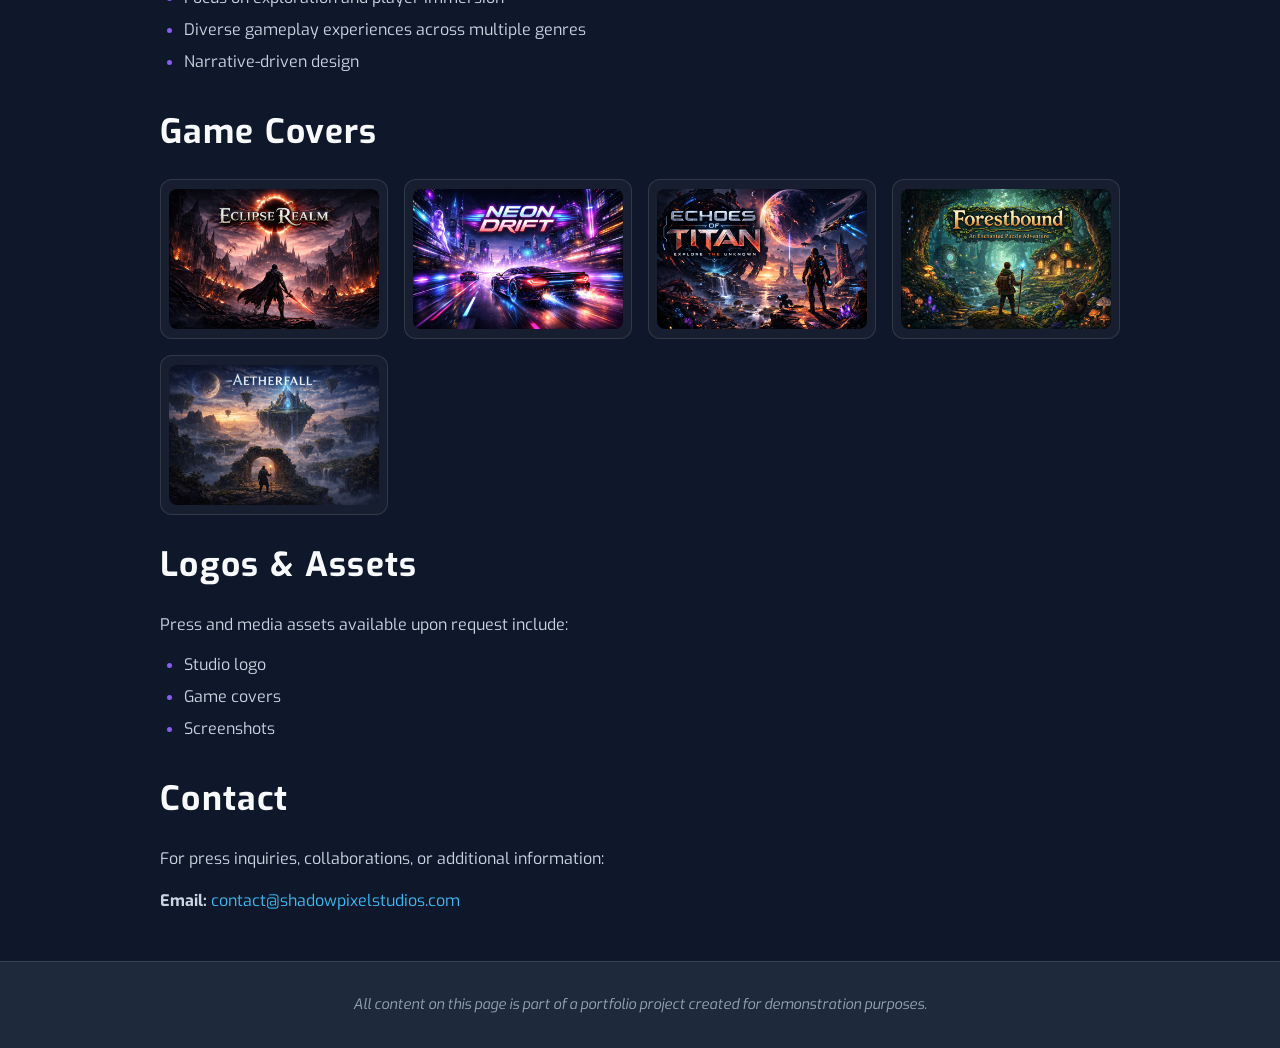
==== commit fcf735e3: "feat(ui): enhance press kit and legal pages with styling updates" ====
--- a/press-kit.html
+++ b/press-kit.html
@@ -11,7 +11,7 @@
 </head>
 
 <body>
-    <header>
+    <header class="subpage-header">
         <div class="header-section">
             <h1>Press Kit</h1>
             <p><strong>ShadowPixel Studios</strong></p>
@@ -39,16 +39,31 @@
 
         <section class="press-kit-content">
             <h2>Our Games</h2>
-            <h3>Eclipse Realm</h3>
-            <p>A dark fantasy RPG set in a collapsing kingdom where ancient forces awaken and destiny hangs by a thread.</p>
-            <h3>Neon Drift</h3>
-            <p>A high-speed racing experience set in a vibrant cyberpunk world where precision, reflexes, and style define victory.</p>
-            <h3>Echoes of Titan</h3>
-            <p>A narrative-driven sci-fi adventure exploring the remnants of a lost civilization and the secrets buried beneath its surface.</p>
-            <h3>Forestbound</h3>
-            <p>A calm exploration experience set in a living forest, where nature, discovery, and atmosphere take center stage.</p>
-            <h3>Aetherfall</h3>
-            <p>A story-driven fantasy adventure across floating islands, ancient ruins, and forgotten civilizations suspended above the clouds.</p>
+
+            <article class="game-entry">
+                <h3>Eclipse Realm</h3>
+                <p>A dark fantasy RPG set in a collapsing kingdom where ancient forces awaken and destiny hangs by a thread.</p>
+            </article>
+
+            <article class="game-entry">
+                <h3>Neon Drift</h3>
+                <p>A high-speed racing experience set in a vibrant cyberpunk world where precision, reflexes, and style define victory.</p>
+            </article>
+
+            <article class="game-entry">
+                <h3>Echoes of Titan</h3>
+                <p>A narrative-driven sci-fi adventure exploring the remnants of a lost civilization and the secrets buried beneath its surface.</p>
+            </article>
+
+            <article class="game-entry">
+                <h3>Forestbound</h3>
+                <p>A calm exploration experience set in a living forest, where nature, discovery, and atmosphere take center stage.</p>
+            </article>
+
+            <article class="game-entry">
+                <h3>Aetherfall</h3>
+                <p>A story-driven fantasy adventure across floating islands, ancient ruins, and forgotten civilizations suspended above the clouds.</p>
+            </article>
         </section>
 
         <section class="press-kit-content">
@@ -63,19 +78,29 @@
         </section>
 
         <section class="press-kit-content">
-            <h2>Screenshots</h2>
+            <h2>Game Covers</h2>
             <div class="press-gallery">
+               <figure>
                 <img src="./resources/games/Games-covers/eclipse-realm.jpg" alt="Eclipse Realm game cover">
+            </figure>
+               <figure>
                 <img src="./resources/games/Games-covers/neon-drift.jpg" alt="Neon Drift game cover">
+            </figure>
+               <figure>
                 <img src="./resources/games/Games-covers/echoes-of-titan.jpg" alt="Echoes of Titan game cover">
+            </figure>
+               <figure>
                 <img src="./resources/games/Games-covers/forestbound.jpg" alt="Forestbound game cover">
-                <img src="./resources/games/Games-covers/Aetherfall_ the shattered floating world.jpg" alt="Aetherfall game cover">
+            </figure>
+               <figure>
+                <img src="./resources/games/Games-covers/Aetherfall-cover.jpg" alt="Aetherfall game cover">
+            </figure>
             </div>
         </section>
 
         <section class="press-kit-content">
             <h2>Logos & Assets</h2>
-            <p>For press and media use, downloadable assets will be available soon, including:</p>
+            <p>Press and media assets available upon request include:</p>
             <ul>
                 <li>Studio logo</li>
                 <li>Game covers</li>
@@ -90,7 +115,7 @@
         </section>
     </main>
 
-    <footer>
+    <footer class="subpage-footer">
         <div class="footer-content">
             <p><em>All content on this page is part of a portfolio project created for demonstration purposes.</em></p>
         </div>
--- a/resources/css/styles.css
+++ b/resources/css/styles.css
@@ -147,11 +147,135 @@
     transform: translateY(0);
 }
 
+/* Privacy Policy, Terms of Service links and Press Kit */
+.privacy-content, .terms-content, .press-kit-content {
+    width: min(100% - 2rem, 60rem);
+    margin: 2rem auto;
+    display: flex;
+    flex-direction: column;
+    gap: 1rem;
+}
+
+.privacy-content h2, .terms-content h2, .press-kit-content h2 {
+    margin: 0 0 0.75rem;
+    font-size: clamp(1.4rem, 3vw, 2.1rem);
+    line-height: 1.1;
+    letter-spacing: 0.04em;
+    color: var(--text-primary);
+}
+
+.privacy-content p, .terms-content p, .press-kit-content p {
+    margin: 0;
+    color: var(--text-secondary);
+    line-height: 1.6;
+}
+
+.privacy-content ul, .terms-content ul, .press-kit-content ul {
+    margin: 0;
+    list-style-type: disc;
+    list-style-position: outside;
+    padding-left: 1.5rem;
+    color: var(--text-secondary);
+}
+
+.privacy-content li, .terms-content li, .press-kit-content li {
+    margin-bottom: 0.5rem;
+}
+
+.privacy-content ul li::marker, .terms-content ul li::marker, .press-kit-content ul li::marker {
+    color: var(--accent-purple);
+}
+
+.privacy-content .email a, .terms-content .email a, .press-kit-content .email a {
+    color: var(--accent-blue);
+    text-decoration: none;
+}
+
+.privacy-content .email a:hover, .terms-content .email a:hover, .press-kit-content .email a:hover {
+    text-decoration: underline;
+}
+
+.press-kit-content li strong  {
+    min-width: 60px;
+    display: inline-block;
+    color: var(--text-accent-soft);
+}
+
+.press-kit-content .game-entry {
+    padding: 1.25rem 1.25rem;
+    border: 1px solid var(--border-color);
+    border-radius: 0.75rem;
+    background: var(--surface-glass);
+    transition: transform 0.2s ease, box-shadow 0.2s ease;
+}
+
+.press-kit-content .game-entry + .game-entry {
+    margin-top: 1rem;
+}
+
+.press-kit-content .game-entry h3 {
+    margin: 0 0 0.35rem;
+    font-size: 1.25rem;
+    font-weight: 600;
+    letter-spacing: 0.02em;
+    color: var(--text-primary);
+}
+
+.press-kit-content .game-entry p {
+    margin: 0;
+    color: var(--text-secondary);
+    line-height: 1.6;
+}
+
+.press-kit-content .game-entry:hover {
+    transform: translateY(-3px);
+    box-shadow: var(--shadow-soft);
+}
+
+.press-gallery {
+    display: grid;
+    grid-template-columns: repeat(auto-fit, minmax(180px, 1fr));
+    gap: 1rem;
+}
+
+.press-gallery img {
+    width: 100%;
+    max-height: 140px;
+    height: auto;
+    width: 100%;
+    object-fit: contain;
+    display: block;
+    border-radius: 0.5rem;
+    transition: transform 0.3s ease;
+}
+
+.press-gallery figure {
+    margin: 0;
+    padding: 0.5rem;
+    min-height: 160px;
+    border-radius: 0.75rem;
+    background: var(--surface-glass);
+    border: 1px solid var(--border-color);
+    display: flex;
+    align-items: center;
+    justify-content: center;
+    transition: transform 0.2s ease, box-shadow 0.2s ease;
+}
+
+.press-gallery figure:hover {
+    transform: translateY(-4px);
+    box-shadow: var(--shadow-soft);
+}
+
+.press-gallery figure:hover img {
+    transform: scale(1.05);
+}
+
 /* =========================
    Header
 ========================= */
 
-header {
+.site-header {
     position: sticky;
     top: 0;
     z-index: 1000;
@@ -249,6 +373,44 @@
     list-style: none;
     margin: 0;
     padding: 0;
+}
+
+/* Privacy Policy, Terms of Service links and Press Kit */
+.subpage-header {
+    position: relative;
+    padding: 3.5rem 1rem 2rem;
+    text-align: center;
+    border-bottom: 1px solid var(--border-color);
+    background: linear-gradient(
+        180deg,
+        rgba(15, 23, 42, 0.95),
+        rgba(15, 23, 42, 0.75)
+    );
+}
+
+.subpage-header .header-section {
+    max-width: 50rem;
+    margin: 0 auto;
+}
+
+.subpage-header h1 {
+    font-size: clamp(2rem, 5vw, 3rem);
+    line-height: 1.1;
+    letter-spacing: 0.04em;
+    color: var(--text-primary);
+    text-shadow: 0 0 12px rgba(139, 92, 246, 0.25);
+}
+.subpage-header .last-updated {
+    margin: 0.75rem 0;
+    font-size: 0.95rem;
+    color: var(--text-muted);
+}
+
+.subpage-header p {
+    font-size: clamp(1rem, 2vw, 1.1rem);
+    margin: 0.5rem 0;
+    line-height: 1.6;
+    color: var(--text-accent-soft);
 }
 
 /* =========================
@@ -626,6 +788,25 @@
     text-align: center;
     color: var(--text-muted);
     font-size: 0.95rem;
+}
+
+/* Privacy Policy, Terms of Service links and Press Kit */
+.subpage-footer {
+    margin-top: 3rem;
+    padding: 2rem 1rem;
+    border-top: 1px solid var(--border-color);
+}
+
+.subpage-footer .footer-content {
+    max-width: 50rem;
+    margin: 0 auto;
+    text-align: center;
+}
+
+.subpage-footer p {
+    margin: 0;
+    font-size: 0.9rem;
+    color: var(--text-muted);
 }
 
 /* =========================
@@ -1036,6 +1217,23 @@
         padding: 0.75rem 1.2rem;
     }
 
+    /* Press Kit page */
+    .press-gallery {
+        grid-template-columns: 1fr;
+        gap: 0.75rem;
+    }
+
+    .press-gallery figure {
+        min-height: auto;
+        padding: 0.4rem;
+    }
+
+    .press-gallery img {
+        width: 100%;
+        height: auto;
+        max-height: none;
+    }
+
     /* Footer */
 
     footer {
